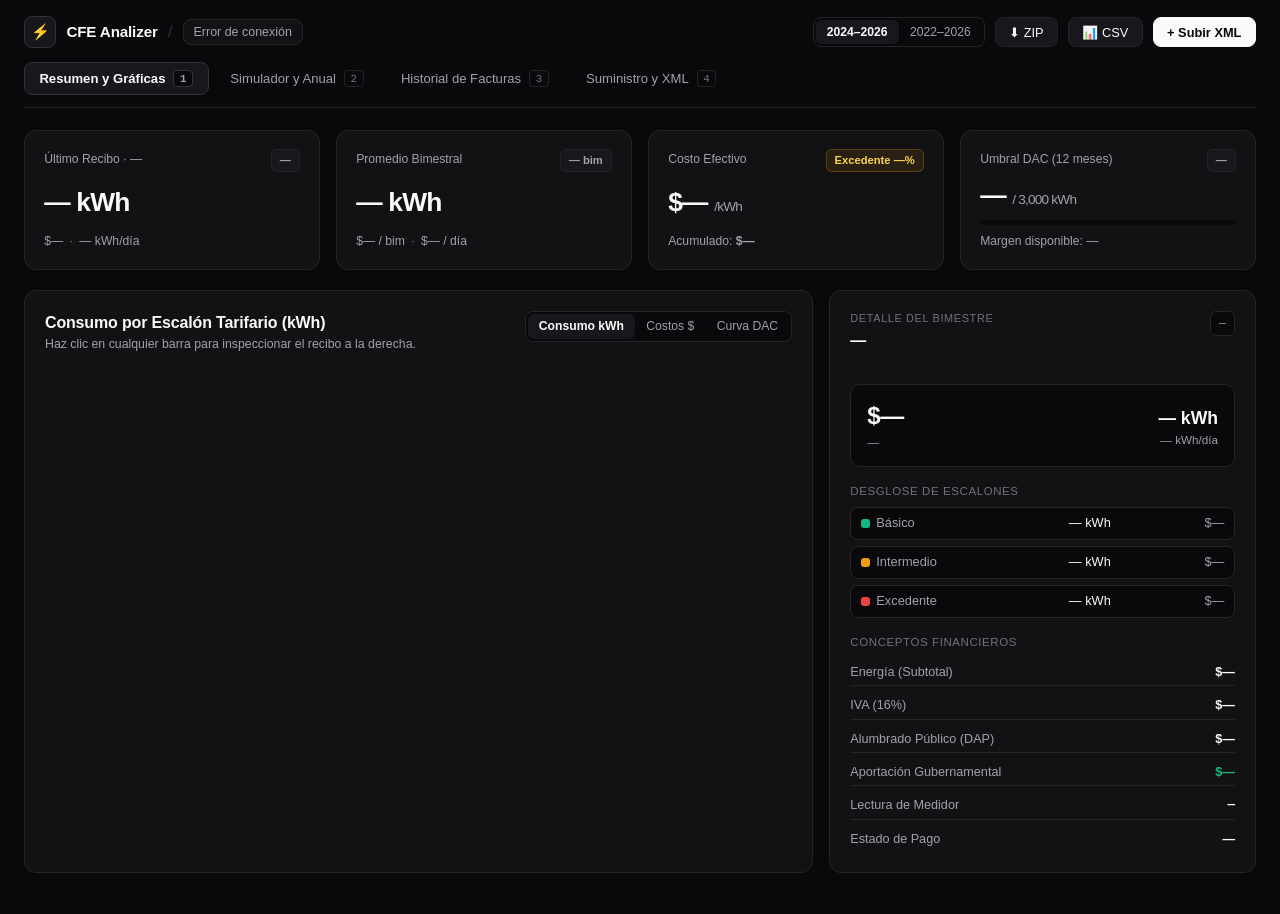
==== cfe_analizer/src/static/index.html @ 00d3155f "feat: estructura de repositorio oficial de Home Assistant Add-ons con repository.yaml y 1-click inst" ====
<!DOCTYPE html>
<html lang="es">
<head>
  <meta charset="UTF-8" />
  <meta name="viewport" content="width=device-width, initial-scale=1.0" />
  <title>CFE Analizer</title>
  <link rel="stylesheet" href="styles.css" />
</head>
<body>
  <!-- Drop overlay global -->
  <div id="drop-overlay" class="drop-overlay hidden">
    <div class="drop-box">
      <div class="drop-title">Soltar archivos XML</div>
      <p>Se guardarán en <code>input/</code> y actualizarán los datos</p>
    </div>
  </div>

  <div class="app-shell">
    <!-- Barra superior minimalista -->
    <header class="topbar">
      <div class="topbar-left">
        <div class="logo-sq">⚡</div>
        <span class="app-title">CFE Analizer</span>
        <span class="divider">/</span>
        <span id="header-period-badge" class="meta-pill">Cargando...</span>
      </div>

      <!-- Controles globales discretos -->
      <div class="topbar-right">
        <div class="segmented" title="Rango de datos">
          <button id="btn-mode-direct" class="seg-btn active" type="button">2024–2026</button>
          <button id="btn-mode-full" class="seg-btn" type="button">2022–2026</button>
        </div>

        <button id="btn-download-zip" class="btn btn-ghost" type="button" title="Descargar todas las facturas XML en un archivo ZIP">
          ⬇ ZIP
        </button>
        <button id="btn-download-csv" class="btn btn-ghost" type="button" title="Exportar resumen histórico en CSV">
          📊 CSV
        </button>
        <button id="btn-open-upload" class="btn btn-primary" type="button">
          + Subir XML
        </button>
        <input id="xml-file-input" type="file" accept=".xml,.XML" multiple hidden />
      </div>
    </header>

    <!-- Barra de Pestañas (Tabs) -->
    <nav class="tabs-bar" role="tablist" aria-label="Secciones del dashboard">
      <button type="button" role="tab" aria-selected="true" class="nav-btn active" data-view="overview">
        <span>Resumen y Gráficas</span>
        <kbd class="tab-kbd">1</kbd>
      </button>
      <button type="button" role="tab" aria-selected="false" class="nav-btn" data-view="simulator">
        <span>Simulador y Anual</span>
        <kbd class="tab-kbd">2</kbd>
      </button>
      <button type="button" role="tab" aria-selected="false" class="nav-btn" data-view="records">
        <span>Historial de Facturas</span>
        <kbd class="tab-kbd">3</kbd>
      </button>
      <button type="button" role="tab" aria-selected="false" class="nav-btn" data-view="profile">
        <span>Suministro y XML</span>
        <kbd class="tab-kbd">4</kbd>
      </button>
    </nav>

    <!-- Notificación flotante -->
    <div id="toast" class="toast hidden"></div>

    <!-- CONTENIDO DE VISTAS -->
    <main class="view-container">
      <!-- ==================== VISTA 1: RESUMEN ==================== -->
      <section id="view-overview" class="view active">
        <!-- 4 Tarjetas KPI esenciales -->
        <div class="kpi-row">
          <article class="sq-card kpi-card">
            <div class="kpi-top">
              <span class="kpi-label">Último Recibo · <span id="kpi-last-period">—</span></span>
              <span id="kpi-last-badge" class="tag">—</span>
            </div>
            <div class="kpi-value" id="kpi-last-kwh">— kWh</div>
            <div class="kpi-foot">
              <span id="kpi-last-total">$—</span>
              <span class="dot-sep">·</span>
              <span id="kpi-last-daily">— kWh/día</span>
            </div>
          </article>

          <article class="sq-card kpi-card">
            <div class="kpi-top">
              <span class="kpi-label">Promedio Bimestral</span>
              <span class="tag tag-neutral" id="kpi-count-bim">— bim</span>
            </div>
            <div class="kpi-value" id="kpi-avg-kwh">— kWh</div>
            <div class="kpi-foot">
              <span id="kpi-avg-cost">$— / bim</span>
              <span class="dot-sep">·</span>
              <span id="kpi-avg-daily-cost">$— / día</span>
            </div>
          </article>

          <article class="sq-card kpi-card">
            <div class="kpi-top">
              <span class="kpi-label">Costo Efectivo</span>
              <span class="tag tag-amber" id="kpi-exc-tag">Excedente —%</span>
            </div>
            <div class="kpi-value" id="kpi-cost-kwh">$— <small>/kWh</small></div>
            <div class="kpi-foot">
              <span>Acumulado: <strong id="kpi-total-cost">$—</strong></span>
            </div>
          </article>

          <article class="sq-card kpi-card">
            <div class="kpi-top">
              <span class="kpi-label">Umbral DAC (12 meses)</span>
              <span id="dac-badge" class="tag">—</span>
            </div>
            <div class="kpi-value" id="kpi-dac-rolling">— <small>/ 3,000 kWh</small></div>
            <div class="progress-track">
              <div id="dac-progress-bar" class="progress-fill" style="width: 0%"></div>
            </div>
            <div class="kpi-foot" id="kpi-dac-sub">Margen disponible: —</div>
          </article>
        </div>

        <!-- Panel interactivo: Gráfica principal + Inspector de recibo seleccionado -->
        <div class="overview-main-grid">
          <div class="sq-card chart-panel">
            <div class="panel-header">
              <div>
                <h2 id="main-chart-title">Consumo por Escalón Tarifario (kWh)</h2>
                <p id="main-chart-subtitle" class="panel-sub">Haz clic en cualquier barra para inspeccionar el recibo a la derecha.</p>
              </div>
              <div class="segmented" id="chart-type-switcher">
                <button type="button" class="seg-btn active" data-chart="tiers">Consumo kWh</button>
                <button type="button" class="seg-btn" data-chart="costs">Costos $</button>
                <button type="button" class="seg-btn" data-chart="dac">Curva DAC</button>
              </div>
            </div>

            <div class="chart-legend" id="main-chart-legend"></div>
            <div class="chart-stage" id="main-chart-stage"></div>
          </div>

          <!-- Inspector reactivo del bimestre seleccionado -->
          <aside class="sq-card inspector-panel">
            <div class="panel-header">
              <div>
                <span class="eyebrow">Detalle del Bimestre</span>
                <h2 id="insp-period">—</h2>
              </div>
              <span id="insp-folio" class="mono-tag">—</span>
            </div>

            <div class="insp-hero">
              <div>
                <div class="insp-big" id="insp-total">$—</div>
                <div class="insp-caption" id="insp-dates">—</div>
              </div>
              <div class="insp-right">
                <div class="insp-kwh" id="insp-kwh">— kWh</div>
                <div class="insp-caption" id="insp-daily">— kWh/día</div>
              </div>
            </div>

            <div class="insp-section">
              <div class="insp-section-title">Desglose de Escalones</div>
              <div class="tier-bars">
                <div class="tier-row">
                  <span class="tier-name"><i class="sq-dot c-basico"></i> Básico</span>
                  <span class="tier-val" id="insp-b-kwh">— kWh</span>
                  <span class="tier-cost" id="insp-b-cost">$—</span>
                </div>
                <div class="tier-row">
                  <span class="tier-name"><i class="sq-dot c-intermedio"></i> Intermedio</span>
                  <span class="tier-val" id="insp-i-kwh">— kWh</span>
                  <span class="tier-cost" id="insp-i-cost">$—</span>
                </div>
                <div class="tier-row">
                  <span class="tier-name"><i class="sq-dot c-excedente"></i> Excedente</span>
                  <span class="tier-val" id="insp-e-kwh">— kWh</span>
                  <span class="tier-cost" id="insp-e-cost">$—</span>
                </div>
              </div>
            </div>

            <div class="insp-section">
              <div class="insp-section-title">Conceptos Financieros</div>
              <div class="kv-list">
                <div class="kv-item">
                  <span>Energía (Subtotal)</span>
                  <strong id="insp-energia">$—</strong>
                </div>
                <div class="kv-item">
                  <span>IVA (16%)</span>
                  <strong id="insp-iva">$—</strong>
                </div>
                <div class="kv-item">
                  <span>Alumbrado Público (DAP)</span>
                  <strong id="insp-dap">$—</strong>
                </div>
                <div class="kv-item">
                  <span>Aportación Gubernamental</span>
                  <strong class="c-text-emerald" id="insp-subsidio">$—</strong>
                </div>
                <div class="kv-item">
                  <span>Lectura de Medidor</span>
                  <strong class="mono" id="insp-lecturas">—</strong>
                </div>
                <div class="kv-item">
                  <span>Estado de Pago</span>
                  <strong id="insp-pago">—</strong>
                </div>
              </div>
            </div>
          </aside>
        </div>
      </section>

      <!-- ==================== VISTA 2: SIMULADOR Y ANUAL ==================== -->
      <section id="view-simulator" class="view hidden">
        <div class="two-col-grid">
          <!-- Simulador Reactivo -->
          <div class="sq-card">
            <div class="panel-header">
              <div>
                <span class="eyebrow">Simulador Reactivo</span>
                <h2>Proyección de Ahorro en Escalón Excedente</h2>
                <p class="panel-sub">Cada kWh reducido por encima de 280 kWh ahorra el costo marginal más alto de CFE.</p>
              </div>
            </div>

            <div class="sim-box">
              <div class="sim-slider-header">
                <span>Reducción objetivo: <strong id="sim-pct-label">15%</strong></span>
                <span class="mono-tag" id="sim-kwh-target-label">— kWh / bimestre</span>
              </div>

              <input type="range" id="sim-slider" min="0" max="60" step="1" value="15" />

              <div class="preset-row">
                <button type="button" class="chip-btn" data-target-pct="10">-10%</button>
                <button type="button" class="chip-btn" data-target-pct="20">-20%</button>
                <button type="button" class="chip-btn" id="btn-sim-no-dac">Meta bajo DAC (450 kWh)</button>
                <button type="button" class="chip-btn" id="btn-sim-no-exc">Sin Excedente (280 kWh)</button>
              </div>

              <div class="sim-cards-row">
                <div class="mini-sq">
                  <span class="mini-label">Recibo Base (<span id="sim-ref-period">—</span>)</span>
                  <div class="mini-val" id="sim-curr-bill">$—</div>
                  <span class="mini-sub" id="sim-curr-kwh">— kWh</span>
                </div>

                <div class="mini-sq">
                  <span class="mini-label">Recibo Simulado</span>
                  <div class="mini-val c-text-emerald" id="sim-new-bill">$—</div>
                  <span class="mini-sub" id="sim-new-kwh">— kWh</span>
                </div>

                <div class="mini-sq active-border">
                  <span class="mini-label">Ahorro Estimado</span>
                  <div class="mini-val c-text-amber" id="sim-saving-bim">$— <small>/bim</small></div>
                  <span class="mini-sub">Anual: <strong id="sim-saving-year">$—</strong></span>
                </div>
              </div>
            </div>

            <!-- Resumen de proporción de costo excedente -->
            <div class="exc-insight-box">
              <div class="exc-col">
                <span class="mini-label">Proporción de Energía Excedente</span>
                <div class="exc-big" id="kpi-exc-kwh-pct">—%</div>
                <span class="mini-sub">de los kWh consumidos (<span id="kpi-exc-kwh-total">— kWh</span>)</span>
              </div>
              <div class="exc-arrow">→</div>
              <div class="exc-col">
                <span class="mini-label">Proporción del Costo de Energía</span>
                <div class="exc-big c-text-amber" id="kpi-exc-cost-pct">—%</div>
                <span class="mini-sub">del subtotal de energía (<span id="kpi-exc-cost-total">$—</span>)</span>
              </div>
            </div>
          </div>

          <!-- Tabla Comparativa por Año -->
          <div class="sq-card">
            <div class="panel-header">
              <div>
                <span class="eyebrow">Comparativa Histórica</span>
                <h2>Resumen Anual</h2>
                <p class="panel-sub">Promedios bimestrales, totales anuales y subsidio gubernamental recibido.</p>
              </div>
            </div>

            <div class="table-wrap">
              <table class="clean-table" id="year-summary-table">
                <thead>
                  <tr>
                    <th>Año</th>
                    <th>Consumo Total / Prom.</th>
                    <th>Facturado / Prom.</th>
                    <th>Costo / kWh</th>
                    <th>Subsidio CFE</th>
                  </tr>
                </thead>
                <tbody></tbody>
              </table>
            </div>
          </div>
        </div>
      </section>

      <!-- ==================== VISTA 3: FACTURAS Y PAGOS ==================== -->
      <section id="view-records" class="view hidden">
        <div class="sq-card">
          <div class="panel-header records-bar">
            <div class="segmented">
              <button type="button" id="tab-invoices" class="seg-btn active">
                Facturas PE (<span id="count-invoices">0</span>)
              </button>
              <button type="button" id="tab-payments" class="seg-btn">
                Pagos PV/P9 (<span id="count-payments">0</span>)
              </button>
            </div>

            <div class="filter-bar">
              <select id="filter-year" class="clean-input">
                <option value="all">Todos los años</option>
              </select>
              <input
                type="search"
                id="filter-search"
                class="clean-input search-input"
                placeholder="Filtrar por folio, fecha, estado..."
              />
            </div>
          </div>

          <!-- Tabla Facturas -->
          <div id="view-invoices-table" class="table-wrap">
            <table class="clean-table" id="invoices-table">
              <thead>
                <tr>
                  <th>Bimestre / Folio</th>
                  <th>Periodo y Lecturas</th>
                  <th>Consumo</th>
                  <th>Escalones (B / I / E)</th>
                  <th>Energía / Subsidio</th>
                  <th>IVA + DAP</th>
                  <th>Total / Costo kWh</th>
                  <th>Estado</th>
                </tr>
              </thead>
              <tbody></tbody>
            </table>
          </div>

          <!-- Tabla Pagos -->
          <div id="view-payments-table" class="table-wrap hidden">
            <table class="clean-table" id="payments-table">
              <thead>
                <tr>
                  <th>Serie - Folio</th>
                  <th>Bimestre OCR</th>
                  <th>Concepto</th>
                  <th>Fecha Pago</th>
                  <th>Monto</th>
                  <th>Doc. Relacionado</th>
                  <th>Archivo</th>
                </tr>
              </thead>
              <tbody></tbody>
            </table>
          </div>
        </div>
      </section>

      <!-- ==================== VISTA 4: SUMINISTRO Y ARCHIVOS ==================== -->
      <section id="view-profile" class="view hidden">
        <div class="two-col-grid">
          <div class="sq-card">
            <div class="panel-header">
              <div>
                <span class="eyebrow">Variables de Entorno (.env)</span>
                <h2>Datos del Suministro</h2>
                <p class="panel-sub">Estos datos se leen localmente desde <code>.env</code> y están excluidos de Git.</p>
              </div>
              <button id="btn-privacy" class="btn btn-ghost" type="button">
                🔒 <span id="privacy-label">Mostrar datos</span>
              </button>
            </div>

            <div class="profile-grid">
              <div class="mini-sq">
                <span class="mini-label">Titular</span>
                <div class="mini-val-sm sensitive" id="prof-titular">—</div>
              </div>
              <div class="mini-sq">
                <span class="mini-label">RPU (No. de Servicio)</span>
                <div class="mini-val-sm mono sensitive" id="prof-rpu">—</div>
              </div>
              <div class="mini-sq">
                <span class="mini-label">RFC</span>
                <div class="mini-val-sm mono sensitive" id="prof-rfc">—</div>
              </div>
              <div class="mini-sq">
                <span class="mini-label">RMU</span>
                <div class="mini-val-sm mono sensitive" id="prof-rmu">—</div>
              </div>
              <div class="mini-sq">
                <span class="mini-label">Medidor y Tarifa</span>
                <div class="mini-val-sm"><span class="mono sensitive" id="prof-medidor">—</span> · Tarifa <strong id="prof-tarifa">01</strong></div>
              </div>
              <div class="mini-sq">
                <span class="mini-label">Dirección</span>
                <div class="mini-val-sm sensitive" id="prof-direccion">—</div>
              </div>
            </div>
          </div>

          <div class="sq-card upload-drop-card" id="upload-dropzone">
            <div class="upload-inner">
              <div class="logo-sq lg">📂</div>
              <h3>Gestionar Facturas XML</h3>
              <p>Arrastra archivos <code>.xml</code> de CFE aquí o selecciónalos desde tu computadora. Los duplicados se omiten automáticamente.</p>
              <div class="action-buttons-row">
                <label for="xml-file-input" class="btn btn-primary">Seleccionar archivos XML</label>
                <button type="button" id="btn-download-zip-prof" class="btn btn-ghost">⬇ Descargar Todo (.zip)</button>
                <button type="button" id="btn-download-csv-prof" class="btn btn-ghost">📊 Exportar Resumen (.csv)</button>
              </div>
              <div class="files-summary-pill" id="prof-files">—</div>
            </div>
          </div>
        </div>
      </section>
    </main>
  </div>

  <div id="chart-tooltip" class="chart-tooltip hidden"></div>
  <script src="app.js"></script>
</body>
</html>
---- cfe_analizer/src/static/styles.css ----
:root {
  --bg: #09090b;
  --surface: #121215;
  --surface-alt: #18181c;
  --surface-hover: #1f1f24;
  --border: #242429;
  --border-strong: #32323a;
  --text: #fafafa;
  --text-secondary: #a1a1aa;
  --text-muted: #71717a;
  --emerald: #10b981;
  --amber: #f59e0b;
  --red: #ef4444;
  --blue: #3b82f6;
  --purple: #8b5cf6;
  --radius: 12px;
  --radius-sm: 8px;
}

* {
  box-sizing: border-box;
  margin: 0;
  padding: 0;
  scrollbar-width: thin;
  scrollbar-color: var(--border-strong) transparent;
}

*::-webkit-scrollbar {
  width: 6px;
  height: 6px;
}

*::-webkit-scrollbar-track {
  background: transparent;
}

*::-webkit-scrollbar-thumb {
  background: var(--border);
  border-radius: 99px;
}

*::-webkit-scrollbar-thumb:hover {
  background: var(--border-strong);
}

*::-webkit-scrollbar-corner {
  background: transparent;
}

body {
  font-family: -apple-system, BlinkMacSystemFont, "Inter", "Segoe UI", Roboto, sans-serif;
  background-color: var(--bg);
  color: var(--text);
  line-height: 1.45;
  -webkit-font-smoothing: antialiased;
  min-height: 100vh;
}

.app-shell {
  max-width: 1380px;
  margin: 0 auto;
  padding: 0 1.5rem 2.5rem;
}

/* Topbar */
.topbar {
  display: flex;
  align-items: center;
  justify-content: space-between;
  gap: 1rem;
  padding: 1rem 0 0.85rem;
  flex-wrap: wrap;
}

.topbar-left {
  display: flex;
  align-items: center;
  gap: 0.65rem;
}

.logo-sq {
  width: 32px;
  height: 32px;
  border-radius: var(--radius-sm);
  background: var(--surface-alt);
  border: 1px solid var(--border-strong);
  display: flex;
  align-items: center;
  justify-content: center;
  font-size: 0.95rem;
}

.logo-sq.lg {
  width: 48px;
  height: 48px;
  border-radius: var(--radius);
  font-size: 1.35rem;
}

.app-title {
  font-weight: 600;
  font-size: 0.95rem;
  letter-spacing: -0.01em;
}

.divider {
  color: var(--border-strong);
}

.meta-pill {
  font-size: 0.78rem;
  color: var(--text-secondary);
  background: var(--surface);
  border: 1px solid var(--border);
  padding: 0.2rem 0.6rem;
  border-radius: var(--radius-sm);
}

/* Dedicated Tabs Bar */
.tabs-bar {
  display: flex;
  align-items: center;
  gap: 0.4rem;
  border-bottom: 1px solid var(--border);
  padding-bottom: 0.75rem;
  margin-bottom: 1.35rem;
  overflow-x: auto;
}

.nav-btn {
  display: inline-flex;
  align-items: center;
  gap: 0.5rem;
  background: transparent;
  border: 1px solid transparent;
  color: var(--text-secondary);
  padding: 0.48rem 0.9rem;
  font-size: 0.82rem;
  font-weight: 500;
  border-radius: var(--radius-sm);
  cursor: pointer;
  transition: all 0.12s ease;
  white-space: nowrap;
}

.nav-btn:hover {
  color: var(--text);
  background: var(--surface);
}

.nav-btn.active {
  background: var(--surface-alt);
  border-color: var(--border-strong);
  color: var(--text);
  font-weight: 600;
}

.tab-kbd {
  font-family: ui-monospace, SFMono-Regular, Menlo, Monaco, Consolas, monospace;
  font-size: 0.68rem;
  padding: 0.08rem 0.35rem;
  border-radius: 4px;
  background: var(--bg);
  border: 1px solid var(--border);
  color: var(--text-muted);
}

.nav-btn.active .tab-kbd {
  color: var(--text-secondary);
  border-color: var(--border-strong);
}

.topbar-right {
  display: flex;
  align-items: center;
  gap: 0.6rem;
}

/* Segmented Control */
.segmented {
  display: inline-flex;
  background: var(--bg);
  border: 1px solid var(--border);
  padding: 2px;
  border-radius: var(--radius-sm);
}

.seg-btn {
  background: transparent;
  border: none;
  color: var(--text-secondary);
  padding: 0.34rem 0.7rem;
  font-size: 0.76rem;
  font-weight: 500;
  border-radius: 6px;
  cursor: pointer;
  transition: all 0.12s ease;
}

.seg-btn:hover {
  color: var(--text);
}

.seg-btn.active {
  background: var(--surface-alt);
  color: var(--text);
  font-weight: 600;
}

/* Buttons */
.btn {
  display: inline-flex;
  align-items: center;
  gap: 0.4rem;
  padding: 0.42rem 0.85rem;
  border-radius: var(--radius-sm);
  font-size: 0.8rem;
  font-weight: 500;
  cursor: pointer;
  border: 1px solid var(--border);
  transition: background 0.12s ease, border-color 0.12s ease;
  text-decoration: none;
}

.btn-primary {
  background: var(--text);
  color: var(--bg);
  border-color: var(--text);
  font-weight: 600;
}

.btn-primary:hover {
  background: #e4e4e7;
}

.btn-ghost {
  background: var(--surface-alt);
  color: var(--text);
}

.btn-ghost:hover {
  background: var(--surface-hover);
  border-color: var(--border-strong);
}

/* Views */
.view {
  display: flex;
  flex-direction: column;
  gap: 1.25rem;
  animation: fadeIn 0.14s ease-out;
}

@keyframes fadeIn {
  from { opacity: 0; transform: translateY(3px); }
  to { opacity: 1; transform: translateY(0); }
}

/* Rounded Square Cards (Zero Glow) */
.sq-card {
  background: var(--surface);
  border: 1px solid var(--border);
  border-radius: var(--radius);
  padding: 1.25rem;
}

/* KPI Row */
.kpi-row {
  display: grid;
  grid-template-columns: repeat(4, 1fr);
  gap: 1rem;
}

@media (max-width: 1024px) {
  .kpi-row {
    grid-template-columns: repeat(2, 1fr);
  }
}

@media (max-width: 600px) {
  .kpi-row {
    grid-template-columns: 1fr;
  }
}

.kpi-card {
  display: flex;
  flex-direction: column;
  justify-content: space-between;
  gap: 0.55rem;
  padding: 1.1rem 1.2rem;
}

.kpi-top {
  display: flex;
  align-items: center;
  justify-content: space-between;
  gap: 0.5rem;
}

.kpi-label {
  font-size: 0.76rem;
  color: var(--text-secondary);
  font-weight: 500;
}

.kpi-value {
  font-size: 1.65rem;
  font-weight: 700;
  letter-spacing: -0.03em;
  line-height: 1.15;
}

.kpi-value small {
  font-size: 0.85rem;
  font-weight: 500;
  color: var(--text-secondary);
}

.kpi-foot {
  font-size: 0.76rem;
  color: var(--text-secondary);
  display: flex;
  align-items: center;
  gap: 0.4rem;
}

.dot-sep {
  color: var(--text-muted);
}

/* Tags */
.tag {
  font-size: 0.7rem;
  font-weight: 600;
  padding: 0.15rem 0.5rem;
  border-radius: 6px;
  background: var(--surface-alt);
  color: var(--text-secondary);
  border: 1px solid var(--border);
}

.tag-up {
  color: #fca5a5;
  background: rgba(239, 68, 68, 0.1);
  border-color: rgba(239, 68, 68, 0.25);
}

.tag-down {
  color: #6ee7b7;
  background: rgba(16, 185, 129, 0.1);
  border-color: rgba(16, 185, 129, 0.25);
}

.tag-amber {
  color: #fcd34d;
  background: rgba(245, 158, 11, 0.1);
  border-color: rgba(245, 158, 11, 0.25);
}

.mono-tag {
  font-family: ui-monospace, SFMono-Regular, Menlo, Monaco, Consolas, monospace;
  font-size: 0.73rem;
  padding: 0.2rem 0.5rem;
  border-radius: 6px;
  background: var(--bg);
  border: 1px solid var(--border);
  color: var(--text-secondary);
}

.mono {
  font-family: ui-monospace, SFMono-Regular, Menlo, Monaco, Consolas, monospace;
}

.progress-track {
  width: 100%;
  height: 5px;
  background: var(--bg);
  border-radius: 99px;
  overflow: hidden;
}

.progress-fill {
  height: 100%;
  background: var(--text);
  border-radius: 99px;
  transition: width 0.25s ease;
}

/* Overview Grid: Chart + Inspector */
.overview-main-grid {
  display: grid;
  grid-template-columns: 1.85fr 1fr;
  gap: 1rem;
  align-items: stretch;
}

@media (max-width: 1024px) {
  .overview-main-grid {
    grid-template-columns: 1fr;
  }
}

.panel-header {
  display: flex;
  justify-content: space-between;
  align-items: flex-start;
  gap: 0.75rem;
  margin-bottom: 1rem;
  flex-wrap: wrap;
}

.eyebrow {
  display: block;
  font-size: 0.68rem;
  text-transform: uppercase;
  letter-spacing: 0.06em;
  color: var(--text-muted);
  margin-bottom: 0.15rem;
}

.panel-header h2 {
  font-size: 1rem;
  font-weight: 600;
  letter-spacing: -0.01em;
}

.panel-sub {
  font-size: 0.77rem;
  color: var(--text-secondary);
  margin-top: 0.15rem;
}

.chart-legend {
  display: flex;
  gap: 1rem;
  font-size: 0.75rem;
  color: var(--text-secondary);
  margin-bottom: 0.65rem;
  flex-wrap: wrap;
}

.chart-legend span {
  display: inline-flex;
  align-items: center;
  gap: 0.35rem;
}

.sq-dot {
  width: 9px;
  height: 9px;
  border-radius: 3px;
  display: inline-block;
}

.c-basico { background: var(--emerald); }
.c-intermedio { background: var(--amber); }
.c-excedente { background: var(--red); }
.c-energia { background: var(--blue); }
.c-iva { background: var(--purple); }
.c-dap { background: var(--amber); }

.c-text-emerald { color: var(--emerald); }
.c-text-amber { color: var(--amber); }

.chart-stage {
  width: 100%;
  height: 320px;
  position: relative;
}

/* Inspector Panel */
.inspector-panel {
  display: flex;
  flex-direction: column;
  justify-content: space-between;
  gap: 1rem;
}

.insp-hero {
  display: flex;
  justify-content: space-between;
  align-items: baseline;
  background: var(--bg);
  border: 1px solid var(--border);
  border-radius: 10px;
  padding: 0.9rem 1rem;
}

.insp-big {
  font-size: 1.5rem;
  font-weight: 700;
  letter-spacing: -0.02em;
}

.insp-right {
  text-align: right;
}

.insp-kwh {
  font-size: 1.1rem;
  font-weight: 600;
}

.insp-caption {
  font-size: 0.73rem;
  color: var(--text-secondary);
}

.insp-section-title {
  font-size: 0.72rem;
  text-transform: uppercase;
  letter-spacing: 0.05em;
  color: var(--text-muted);
  margin-bottom: 0.5rem;
}

.tier-bars {
  display: flex;
  flex-direction: column;
  gap: 0.4rem;
}

.tier-row {
  display: grid;
  grid-template-columns: 1.2fr 1fr 1fr;
  align-items: center;
  font-size: 0.8rem;
  padding: 0.38rem 0.6rem;
  background: var(--bg);
  border: 1px solid var(--border);
  border-radius: var(--radius-sm);
}

.tier-name {
  display: inline-flex;
  align-items: center;
  gap: 0.4rem;
  color: var(--text-secondary);
}

.tier-val {
  text-align: right;
  font-weight: 500;
}

.tier-cost {
  text-align: right;
  color: var(--text-secondary);
}

.kv-list {
  display: flex;
  flex-direction: column;
  gap: 0.38rem;
}

.kv-item {
  display: flex;
  justify-content: space-between;
  font-size: 0.79rem;
  padding: 0.25rem 0;
  border-bottom: 1px solid var(--border);
}

.kv-item:last-child {
  border-bottom: none;
}

.kv-item span {
  color: var(--text-secondary);
}

/* Two Column Grid (View 2 & View 4) */
.two-col-grid {
  display: grid;
  grid-template-columns: 1.15fr 1fr;
  gap: 1rem;
}

@media (max-width: 960px) {
  .two-col-grid {
    grid-template-columns: 1fr;
  }
}

.sim-box {
  display: flex;
  flex-direction: column;
  gap: 1rem;
}

.sim-slider-header {
  display: flex;
  justify-content: space-between;
  align-items: center;
  font-size: 0.85rem;
}

input[type="range"] {
  width: 100%;
  accent-color: var(--text);
  cursor: pointer;
}

.preset-row {
  display: flex;
  gap: 0.45rem;
  flex-wrap: wrap;
}

.chip-btn {
  background: var(--bg);
  border: 1px solid var(--border);
  color: var(--text-secondary);
  padding: 0.32rem 0.65rem;
  border-radius: var(--radius-sm);
  font-size: 0.75rem;
  cursor: pointer;
  transition: all 0.12s;
}

.chip-btn:hover {
  color: var(--text);
  border-color: var(--border-strong);
}

.sim-cards-row {
  display: grid;
  grid-template-columns: repeat(3, 1fr);
  gap: 0.75rem;
}

@media (max-width: 600px) {
  .sim-cards-row {
    grid-template-columns: 1fr;
  }
}

.mini-sq {
  background: var(--bg);
  border: 1px solid var(--border);
  border-radius: 10px;
  padding: 0.85rem;
  display: flex;
  flex-direction: column;
  gap: 0.2rem;
}

.mini-sq.active-border {
  border-color: var(--border-strong);
}

.mini-label {
  font-size: 0.72rem;
  color: var(--text-secondary);
}

.mini-val {
  font-size: 1.25rem;
  font-weight: 700;
}

.mini-val small {
  font-size: 0.75rem;
  font-weight: 500;
  color: var(--text-secondary);
}

.mini-val-sm {
  font-size: 0.88rem;
  font-weight: 600;
  color: var(--text);
  word-break: break-word;
}

.mini-sub {
  font-size: 0.73rem;
  color: var(--text-muted);
}

.exc-insight-box {
  margin-top: 1.1rem;
  padding: 1rem;
  background: var(--bg);
  border: 1px solid var(--border);
  border-radius: 10px;
  display: flex;
  align-items: center;
  justify-content: space-between;
  gap: 1rem;
}

.exc-big {
  font-size: 1.5rem;
  font-weight: 700;
}

.exc-arrow {
  color: var(--text-muted);
  font-size: 1.2rem;
}

/* Tables */
.records-bar {
  align-items: center;
}

.filter-bar {
  display: flex;
  gap: 0.5rem;
  flex-wrap: wrap;
}

.clean-input {
  background: var(--bg);
  border: 1px solid var(--border);
  color: var(--text);
  padding: 0.38rem 0.7rem;
  border-radius: var(--radius-sm);
  font-size: 0.8rem;
  outline: none;
}

.clean-input:focus {
  border-color: var(--border-strong);
}

.search-input {
  min-width: 220px;
}

.table-wrap {
  width: 100%;
  overflow-x: auto;
}

.clean-table {
  width: 100%;
  border-collapse: collapse;
  font-size: 0.8rem;
}

.clean-table th,
.clean-table td {
  padding: 0.6rem 0.65rem;
  text-align: left;
  border-bottom: 1px solid var(--border);
  vertical-align: middle;
}

.clean-table th {
  font-size: 0.69rem;
  text-transform: uppercase;
  letter-spacing: 0.05em;
  color: var(--text-muted);
  font-weight: 600;
  white-space: nowrap;
}

.cell-main {
  font-weight: 600;
  color: var(--text);
  line-height: 1.3;
}

.cell-sub {
  font-size: 0.72rem;
  color: var(--text-muted);
  line-height: 1.25;
  margin-top: 0.12rem;
}

.clean-table tbody tr {
  transition: background 0.1s;
}

.clean-table tbody tr:hover {
  background: var(--surface-alt);
}

.clean-table tbody tr.clickable-row {
  cursor: pointer;
}

.tier-pills {
  display: inline-flex;
  gap: 0.25rem;
  font-size: 0.72rem;
}

.tp {
  padding: 0.1rem 0.38rem;
  border-radius: 4px;
  background: var(--bg);
  border: 1px solid var(--border);
}

.tp-b { color: #6ee7b7; }
.tp-i { color: #fcd34d; }
.tp-e { color: #fca5a5; }

/* Profile & Upload View */
.profile-grid {
  display: grid;
  grid-template-columns: repeat(2, 1fr);
  gap: 0.75rem;
}

@media (max-width: 600px) {
  .profile-grid {
    grid-template-columns: 1fr;
  }
}

.masked {
  filter: blur(5px);
  user-select: none;
  transition: filter 0.15s ease;
}

.upload-drop-card {
  border: 1px dashed var(--border-strong);
  display: flex;
  align-items: center;
  justify-content: center;
  text-align: center;
}

.upload-drop-card.dragover {
  border-color: var(--text);
  background: var(--surface-alt);
}

.upload-inner {
  display: flex;
  flex-direction: column;
  align-items: center;
  gap: 0.75rem;
  max-width: 480px;
}

.action-buttons-row {
  display: flex;
  flex-wrap: wrap;
  gap: 0.5rem;
  justify-content: center;
  align-items: center;
}

.upload-inner h3 {
  font-size: 0.98rem;
  font-weight: 600;
}

.upload-inner p {
  font-size: 0.8rem;
  color: var(--text-secondary);
}

.files-summary-pill {
  font-size: 0.74rem;
  color: var(--text-muted);
  background: var(--bg);
  border: 1px solid var(--border);
  padding: 0.25rem 0.65rem;
  border-radius: 6px;
}

/* Tooltip, Toast & Overlay */
.chart-tooltip {
  position: fixed;
  pointer-events: none;
  z-index: 100;
  background: var(--surface);
  border: 1px solid var(--border-strong);
  border-radius: var(--radius-sm);
  padding: 0.55rem 0.75rem;
  font-size: 0.76rem;
  color: var(--text);
  max-width: 250px;
}

.toast {
  margin-bottom: 1rem;
  padding: 0.75rem 1rem;
  border-radius: var(--radius-sm);
  background: var(--surface-alt);
  border: 1px solid var(--border-strong);
  font-size: 0.82rem;
}

.drop-overlay {
  position: fixed;
  inset: 0;
  z-index: 200;
  background: rgba(9, 9, 11, 0.88);
  display: flex;
  align-items: center;
  justify-content: center;
}

.drop-box {
  background: var(--surface);
  border: 1px dashed var(--text);
  border-radius: var(--radius);
  padding: 2.5rem 3.5rem;
  text-align: center;
}

.drop-title {
  font-size: 1.1rem;
  font-weight: 600;
  margin-bottom: 0.35rem;
}

.hidden {
  display: none !important;
}
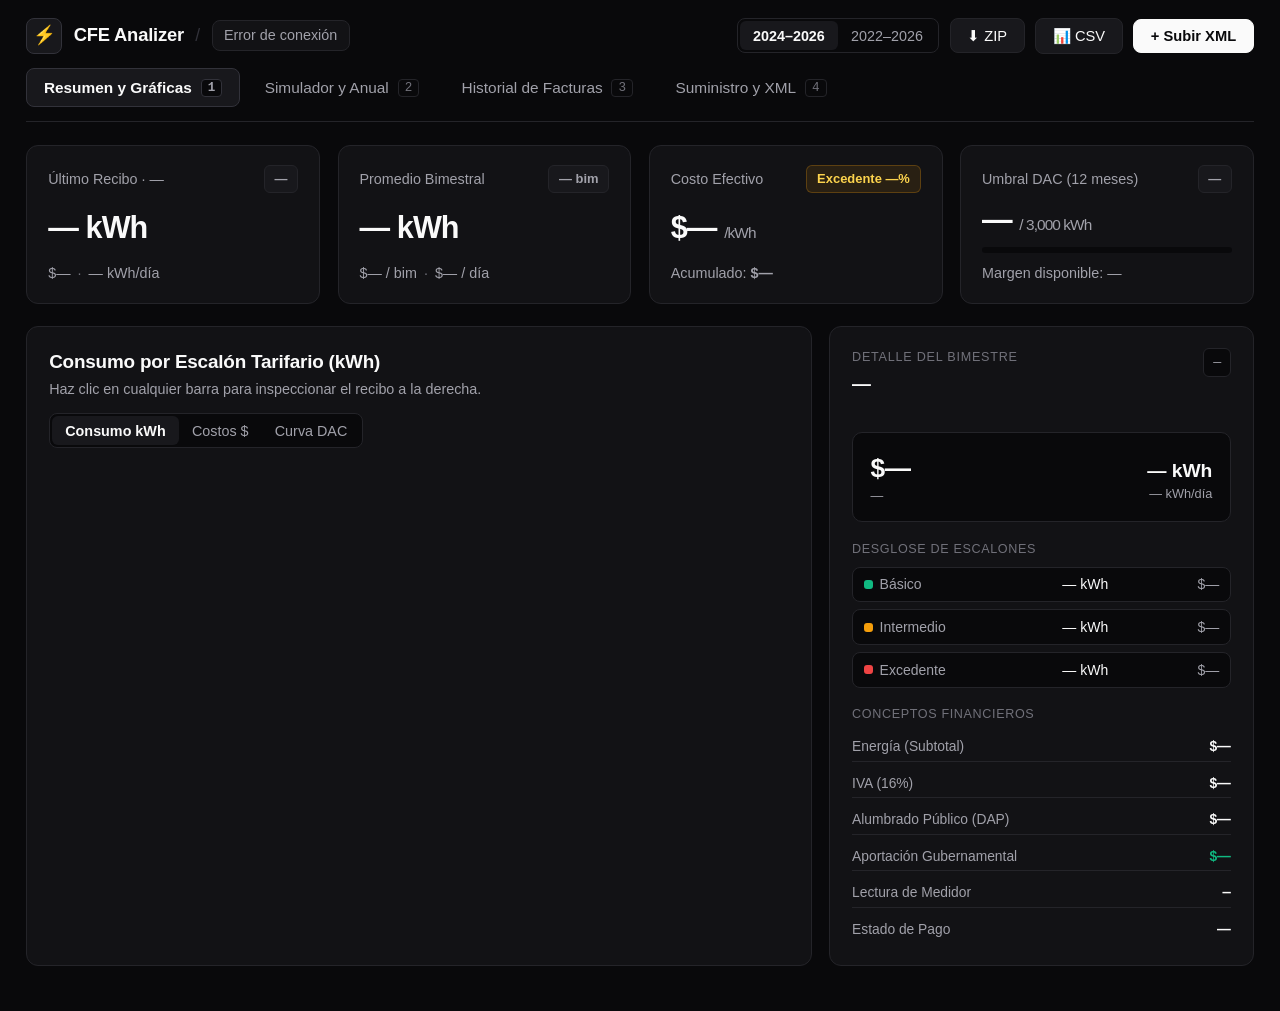
==== commit 8f29cc84: "feat: función clean para listar y retirar archivos XML con diálogo de confirmación" ====
--- a/cfe_analizer/src/static/index.html
+++ b/cfe_analizer/src/static/index.html
@@ -350,6 +350,7 @@
                   <th>IVA + DAP</th>
                   <th>Total / Costo kWh</th>
                   <th>Estado</th>
+                  <th>Acción</th>
                 </tr>
               </thead>
               <tbody></tbody>
@@ -368,6 +369,7 @@
                   <th>Monto</th>
                   <th>Doc. Relacionado</th>
                   <th>Archivo</th>
+                  <th>Acción</th>
                 </tr>
               </thead>
               <tbody></tbody>
@@ -433,6 +435,34 @@
             </div>
           </div>
         </div>
+
+        <!-- Control y Limpieza de Archivos XML -->
+        <div class="sq-card files-manager-card">
+          <div class="panel-header">
+            <div>
+              <span class="eyebrow">Almacenamiento Local</span>
+              <h2>Limpieza y Control de Facturas XML</h2>
+              <p class="panel-sub">Lista de comprobantes almacenados en el servidor. Puedes retirar archivos individuales con confirmación previa.</p>
+            </div>
+            <div class="meta-pill" id="manage-files-count">0 archivos</div>
+          </div>
+          <div class="table-wrap">
+            <table class="clean-table" id="files-manage-table">
+              <thead>
+                <tr>
+                  <th>Archivo en Disco</th>
+                  <th>Tipo Comprobante</th>
+                  <th>Serie - Folio</th>
+                  <th>Periodo / Emisión</th>
+                  <th>Acción</th>
+                </tr>
+              </thead>
+              <tbody id="files-manage-tbody">
+                <tr><td colspan="5" class="text-muted" style="text-align: center; padding: 1.5rem;">Cargando archivos...</td></tr>
+              </tbody>
+            </table>
+          </div>
+        </div>
       </section>
     </main>
   </div>
--- a/cfe_analizer/src/static/styles.css
+++ b/cfe_analizer/src/static/styles.css
@@ -47,6 +47,10 @@
   background: transparent;
 }
 
+html {
+  font-size: 17.5px;
+}
+
 body {
   font-family: -apple-system, BlinkMacSystemFont, "Inter", "Segoe UI", Roboto, sans-serif;
   background-color: var(--bg);
@@ -57,7 +61,7 @@
 }
 
 .app-shell {
-  max-width: 1380px;
+  max-width: 1480px;
   margin: 0 auto;
   padding: 0 1.5rem 2.5rem;
 }
@@ -79,27 +83,27 @@
 }
 
 .logo-sq {
-  width: 32px;
-  height: 32px;
+  width: 36px;
+  height: 36px;
   border-radius: var(--radius-sm);
   background: var(--surface-alt);
   border: 1px solid var(--border-strong);
   display: flex;
   align-items: center;
   justify-content: center;
-  font-size: 0.95rem;
+  font-size: 1.05rem;
 }
 
 .logo-sq.lg {
-  width: 48px;
-  height: 48px;
+  width: 52px;
+  height: 52px;
   border-radius: var(--radius);
-  font-size: 1.35rem;
+  font-size: 1.5rem;
 }
 
 .app-title {
   font-weight: 600;
-  font-size: 0.95rem;
+  font-size: 1.05rem;
   letter-spacing: -0.01em;
 }
 
@@ -108,11 +112,11 @@
 }
 
 .meta-pill {
-  font-size: 0.78rem;
+  font-size: 0.82rem;
   color: var(--text-secondary);
   background: var(--surface);
   border: 1px solid var(--border);
-  padding: 0.2rem 0.6rem;
+  padding: 0.25rem 0.65rem;
   border-radius: var(--radius-sm);
 }
 
@@ -134,8 +138,8 @@
   background: transparent;
   border: 1px solid transparent;
   color: var(--text-secondary);
-  padding: 0.48rem 0.9rem;
-  font-size: 0.82rem;
+  padding: 0.52rem 0.95rem;
+  font-size: 0.88rem;
   font-weight: 500;
   border-radius: var(--radius-sm);
   cursor: pointer;
@@ -157,7 +161,7 @@
 
 .tab-kbd {
   font-family: ui-monospace, SFMono-Regular, Menlo, Monaco, Consolas, monospace;
-  font-size: 0.68rem;
+  font-size: 0.72rem;
   padding: 0.08rem 0.35rem;
   border-radius: 4px;
   background: var(--bg);
@@ -189,8 +193,8 @@
   background: transparent;
   border: none;
   color: var(--text-secondary);
-  padding: 0.34rem 0.7rem;
-  font-size: 0.76rem;
+  padding: 0.38rem 0.75rem;
+  font-size: 0.82rem;
   font-weight: 500;
   border-radius: 6px;
   cursor: pointer;
@@ -211,10 +215,10 @@
 .btn {
   display: inline-flex;
   align-items: center;
-  gap: 0.4rem;
-  padding: 0.42rem 0.85rem;
-  border-radius: var(--radius-sm);
-  font-size: 0.8rem;
+  gap: 0.45rem;
+  padding: 0.46rem 0.95rem;
+  border-radius: var(--radius-sm);
+  font-size: 0.84rem;
   font-weight: 500;
   cursor: pointer;
   border: 1px solid var(--border);
@@ -241,6 +245,26 @@
 .btn-ghost:hover {
   background: var(--surface-hover);
   border-color: var(--border-strong);
+}
+
+.btn-delete {
+  background: transparent;
+  border: 1px solid transparent;
+  color: #f87171;
+  padding: 0.25rem 0.55rem;
+  font-size: 0.8rem;
+  border-radius: var(--radius-sm);
+  cursor: pointer;
+  display: inline-flex;
+  align-items: center;
+  gap: 0.35rem;
+  transition: all 0.12s ease;
+}
+
+.btn-delete:hover {
+  background: rgba(239, 68, 68, 0.12);
+  border-color: rgba(239, 68, 68, 0.35);
+  color: #fca5a5;
 }
 
 /* Views */
@@ -299,26 +323,26 @@
 }
 
 .kpi-label {
-  font-size: 0.76rem;
+  font-size: 0.82rem;
   color: var(--text-secondary);
   font-weight: 500;
 }
 
 .kpi-value {
-  font-size: 1.65rem;
+  font-size: 1.75rem;
   font-weight: 700;
   letter-spacing: -0.03em;
   line-height: 1.15;
 }
 
 .kpi-value small {
-  font-size: 0.85rem;
+  font-size: 0.88rem;
   font-weight: 500;
   color: var(--text-secondary);
 }
 
 .kpi-foot {
-  font-size: 0.76rem;
+  font-size: 0.82rem;
   color: var(--text-secondary);
   display: flex;
   align-items: center;
@@ -331,9 +355,9 @@
 
 /* Tags */
 .tag {
-  font-size: 0.7rem;
-  font-weight: 600;
-  padding: 0.15rem 0.5rem;
+  font-size: 0.74rem;
+  font-weight: 600;
+  padding: 0.18rem 0.55rem;
   border-radius: 6px;
   background: var(--surface-alt);
   color: var(--text-secondary);
@@ -360,7 +384,7 @@
 
 .mono-tag {
   font-family: ui-monospace, SFMono-Regular, Menlo, Monaco, Consolas, monospace;
-  font-size: 0.73rem;
+  font-size: 0.76rem;
   padding: 0.2rem 0.5rem;
   border-radius: 6px;
   background: var(--bg);
@@ -374,7 +398,7 @@
 
 .progress-track {
   width: 100%;
-  height: 5px;
+  height: 6px;
   background: var(--bg);
   border-radius: 99px;
   overflow: hidden;
@@ -412,31 +436,31 @@
 
 .eyebrow {
   display: block;
-  font-size: 0.68rem;
+  font-size: 0.72rem;
   text-transform: uppercase;
   letter-spacing: 0.06em;
   color: var(--text-muted);
-  margin-bottom: 0.15rem;
+  margin-bottom: 0.18rem;
 }
 
 .panel-header h2 {
-  font-size: 1rem;
+  font-size: 1.08rem;
   font-weight: 600;
   letter-spacing: -0.01em;
 }
 
 .panel-sub {
-  font-size: 0.77rem;
-  color: var(--text-secondary);
-  margin-top: 0.15rem;
+  font-size: 0.82rem;
+  color: var(--text-secondary);
+  margin-top: 0.18rem;
 }
 
 .chart-legend {
   display: flex;
-  gap: 1rem;
-  font-size: 0.75rem;
-  color: var(--text-secondary);
-  margin-bottom: 0.65rem;
+  gap: 1.1rem;
+  font-size: 0.82rem;
+  color: var(--text-secondary);
+  margin-bottom: 0.75rem;
   flex-wrap: wrap;
 }
 
@@ -465,7 +489,7 @@
 
 .chart-stage {
   width: 100%;
-  height: 320px;
+  height: 350px;
   position: relative;
 }
 
@@ -613,9 +637,9 @@
   background: var(--bg);
   border: 1px solid var(--border);
   color: var(--text-secondary);
-  padding: 0.32rem 0.65rem;
-  border-radius: var(--radius-sm);
-  font-size: 0.75rem;
+  padding: 0.36rem 0.72rem;
+  border-radius: var(--radius-sm);
+  font-size: 0.8rem;
   cursor: pointer;
   transition: all 0.12s;
 }
@@ -641,10 +665,10 @@
   background: var(--bg);
   border: 1px solid var(--border);
   border-radius: 10px;
-  padding: 0.85rem;
+  padding: 0.95rem;
   display: flex;
   flex-direction: column;
-  gap: 0.2rem;
+  gap: 0.25rem;
 }
 
 .mini-sq.active-border {
@@ -652,30 +676,30 @@
 }
 
 .mini-label {
-  font-size: 0.72rem;
+  font-size: 0.78rem;
   color: var(--text-secondary);
 }
 
 .mini-val {
-  font-size: 1.25rem;
+  font-size: 1.35rem;
   font-weight: 700;
 }
 
 .mini-val small {
-  font-size: 0.75rem;
+  font-size: 0.82rem;
   font-weight: 500;
   color: var(--text-secondary);
 }
 
 .mini-val-sm {
-  font-size: 0.88rem;
+  font-size: 0.92rem;
   font-weight: 600;
   color: var(--text);
   word-break: break-word;
 }
 
 .mini-sub {
-  font-size: 0.73rem;
+  font-size: 0.76rem;
   color: var(--text-muted);
 }
 
@@ -692,13 +716,13 @@
 }
 
 .exc-big {
-  font-size: 1.5rem;
+  font-size: 1.6rem;
   font-weight: 700;
 }
 
 .exc-arrow {
   color: var(--text-muted);
-  font-size: 1.2rem;
+  font-size: 1.25rem;
 }
 
 /* Tables */
@@ -716,9 +740,9 @@
   background: var(--bg);
   border: 1px solid var(--border);
   color: var(--text);
-  padding: 0.38rem 0.7rem;
-  border-radius: var(--radius-sm);
-  font-size: 0.8rem;
+  padding: 0.44rem 0.75rem;
+  border-radius: var(--radius-sm);
+  font-size: 0.84rem;
   outline: none;
 }
 
@@ -727,7 +751,7 @@
 }
 
 .search-input {
-  min-width: 220px;
+  min-width: 240px;
 }
 
 .table-wrap {
@@ -738,19 +762,19 @@
 .clean-table {
   width: 100%;
   border-collapse: collapse;
-  font-size: 0.8rem;
+  font-size: 0.85rem;
 }
 
 .clean-table th,
 .clean-table td {
-  padding: 0.6rem 0.65rem;
+  padding: 0.7rem 0.75rem;
   text-align: left;
   border-bottom: 1px solid var(--border);
   vertical-align: middle;
 }
 
 .clean-table th {
-  font-size: 0.69rem;
+  font-size: 0.74rem;
   text-transform: uppercase;
   letter-spacing: 0.05em;
   color: var(--text-muted);
@@ -765,7 +789,7 @@
 }
 
 .cell-sub {
-  font-size: 0.72rem;
+  font-size: 0.76rem;
   color: var(--text-muted);
   line-height: 1.25;
   margin-top: 0.12rem;
